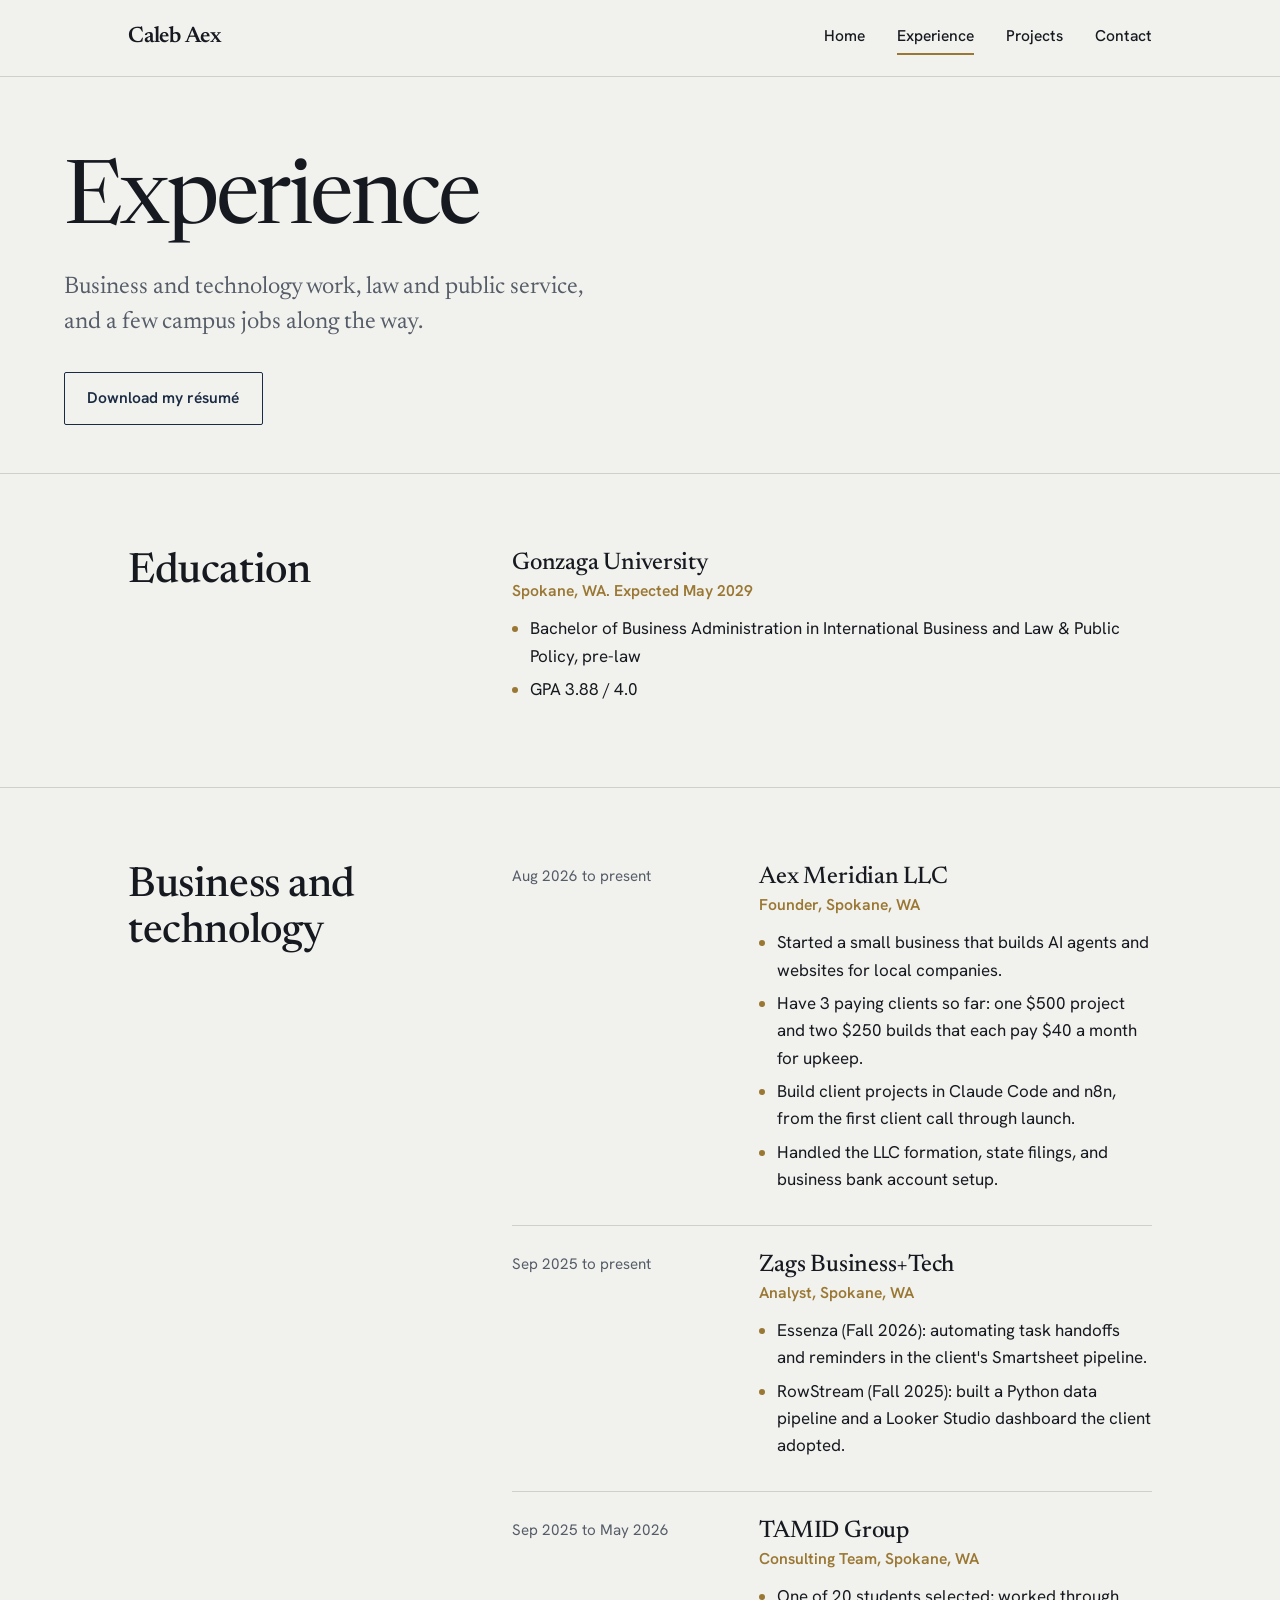
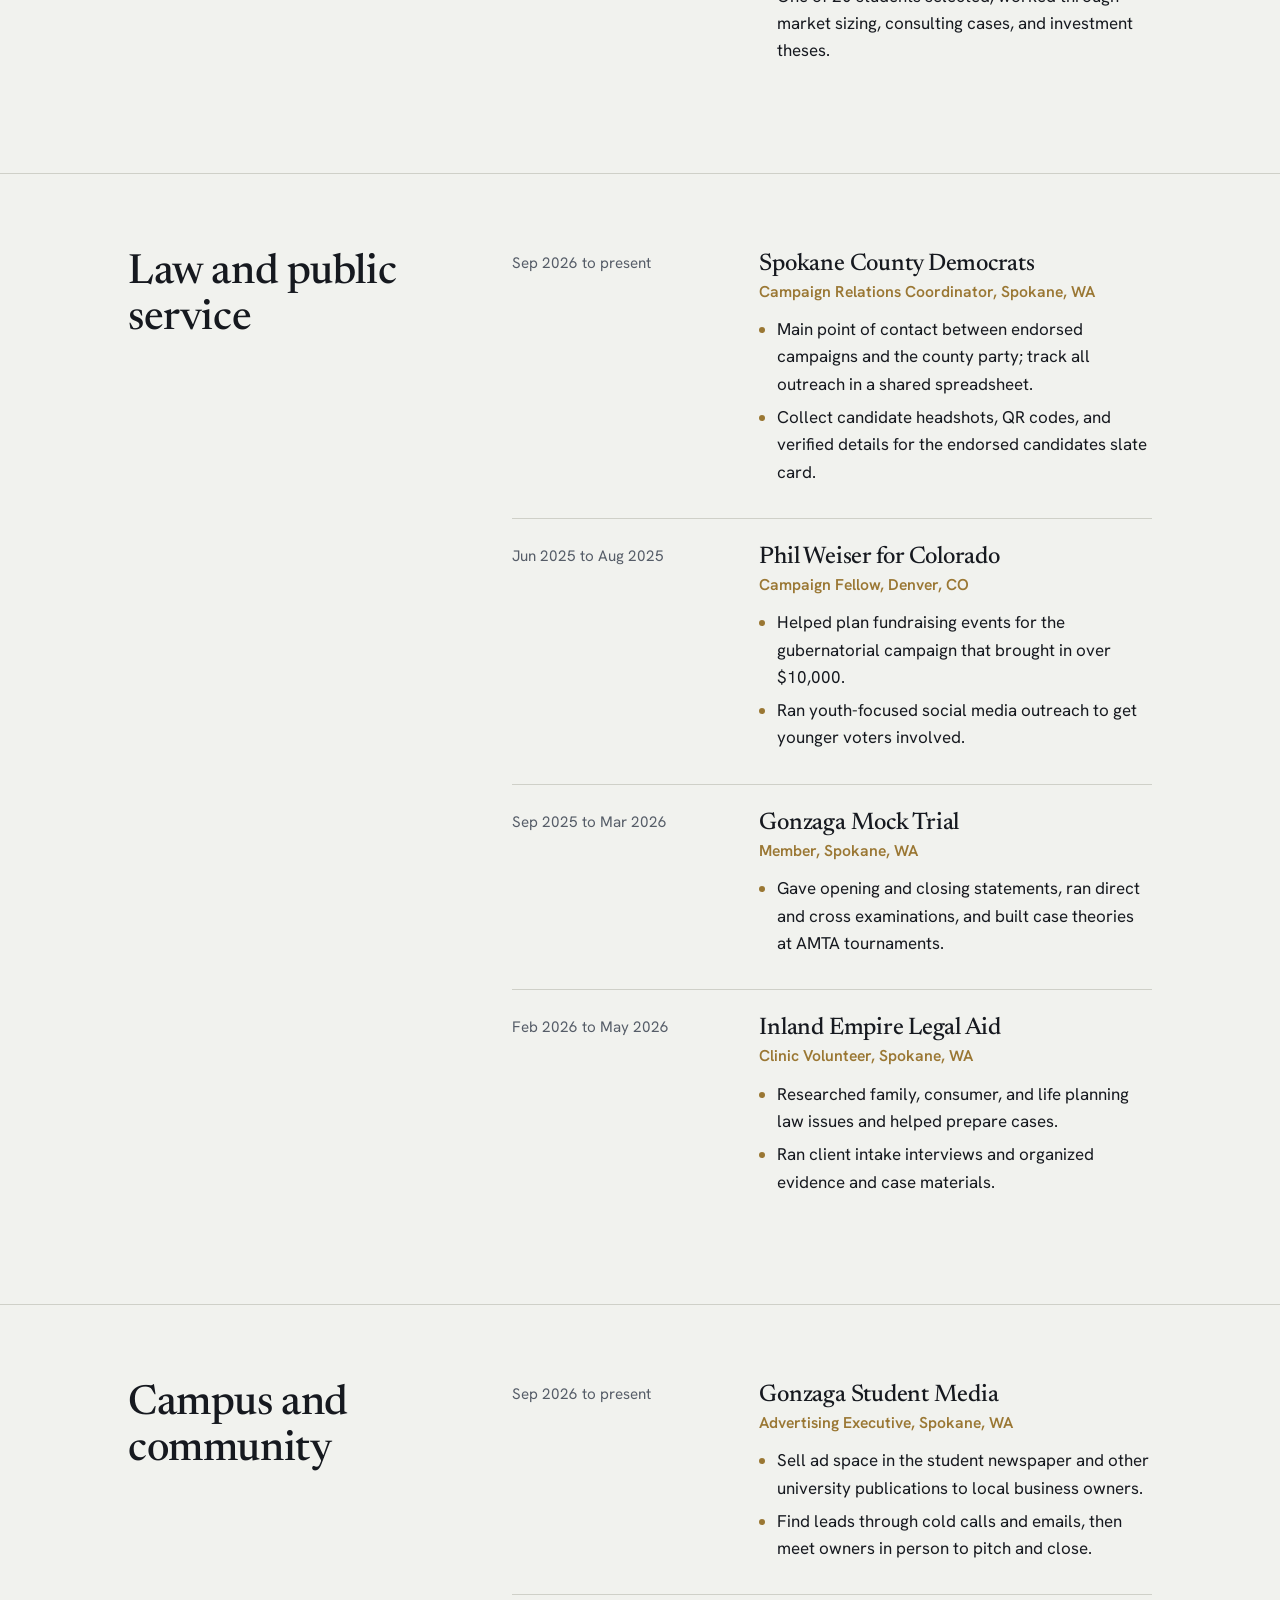
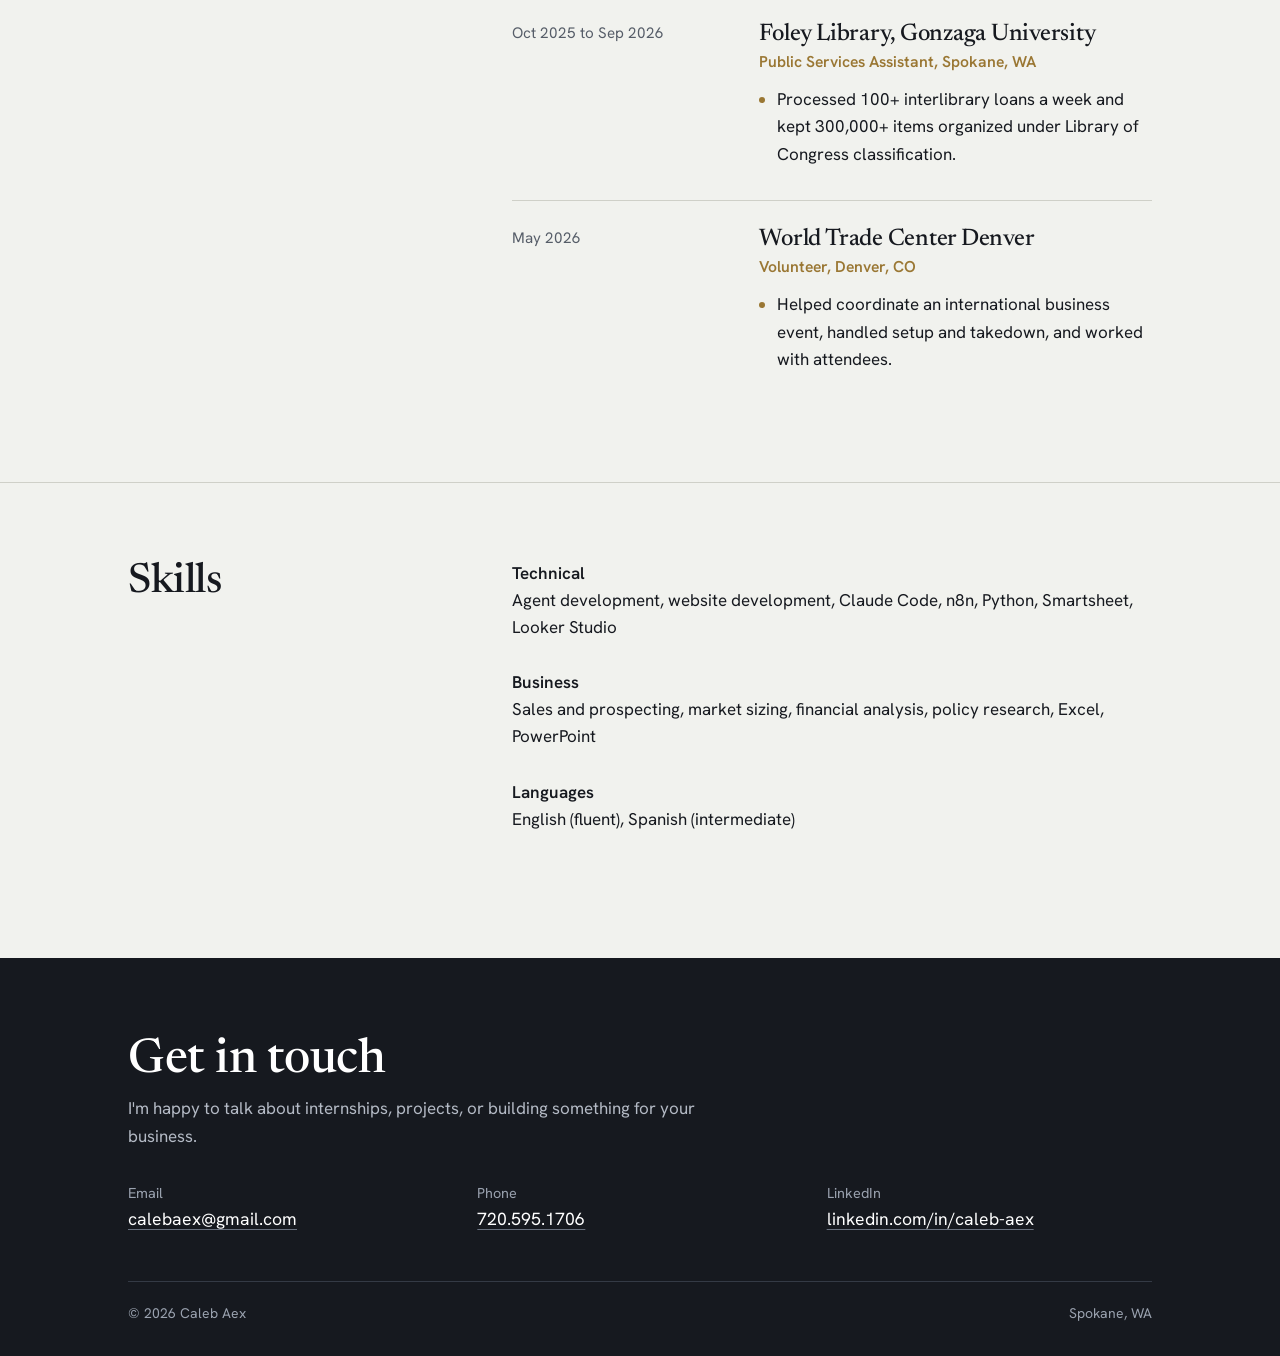
==== experience.html @ 6fcd6030 "Initial Commit" ====
<!doctype html>
<html lang="en">
<head>
  <meta charset="utf-8">
  <meta name="viewport" content="width=device-width, initial-scale=1">
  <title>Experience | Caleb Aex</title>
  <meta name="description" content="Caleb Aex's work in business and technology, law and public service, and campus roles.">
  <link rel="preconnect" href="https://fonts.googleapis.com">
  <link rel="preconnect" href="https://fonts.gstatic.com" crossorigin>
  <link href="https://fonts.googleapis.com/css2?family=Hanken+Grotesk:wght@400;500;600&family=Newsreader:opsz,wght@6..72,400;6..72,500;6..72,600&display=swap" rel="stylesheet">
  <link rel="stylesheet" href="styles.css">
</head>
<body>
  <header class="site-header">
    <div class="wrap">
      <a class="wordmark" href="index.html">Caleb Aex</a>
      <nav class="site-nav" aria-label="Main">
        <a href="index.html">Home</a>
        <a href="experience.html" aria-current="page">Experience</a>
        <a href="projects.html">Projects</a>
        <a href="#contact">Contact</a>
      </nav>
    </div>
  </header>

  <main>
    <div class="wrap page-head">
      <h1>Experience</h1>
      <p>Business and technology work, law and public service, and a few campus jobs along the way.</p>
      <div class="btn-row"><a class="btn quiet" href="files/Caleb_Aex_Resume.docx" download>Download my résumé</a></div>
    </div>

    <section class="section">
      <div class="wrap split">
        <h2>Education</h2>
        <div>
          <div class="entry" style="padding:0;border:0;grid-template-columns:1fr">
            <div>
              <h3>Gonzaga University</h3>
              <p class="role">Spokane, WA. Expected May 2029</p>
              <ul>
                <li>Bachelor of Business Administration in International Business and Law &amp; Public Policy, pre-law</li>
                <li>GPA 3.88 / 4.0</li>
              </ul>
            </div>
          </div>
        </div>
      </div>
    </section>

    <section class="section">
      <div class="wrap split">
        <h2>Business and technology</h2>
        <div>
          <article class="entry">
            <div class="when">Aug 2026 to present</div>
            <div>
              <h3>Aex Meridian LLC</h3>
              <p class="role">Founder, Spokane, WA</p>
              <ul>
                <li>Started a small business that builds AI agents and websites for local companies.</li>
                <li>Have 3 paying clients so far: one $500 project and two $250 builds that each pay $40 a month for upkeep.</li>
                <li>Build client projects in Claude Code and n8n, from the first client call through launch.</li>
                <li>Handled the LLC formation, state filings, and business bank account setup.</li>
              </ul>
            </div>
          </article>
          <article class="entry">
            <div class="when">Sep 2025 to present</div>
            <div>
              <h3>Zags Business+Tech</h3>
              <p class="role">Analyst, Spokane, WA</p>
              <ul>
                <li>Essenza (Fall 2026): automating task handoffs and reminders in the client's Smartsheet pipeline.</li>
                <li>RowStream (Fall 2025): built a Python data pipeline and a Looker Studio dashboard the client adopted.</li>
              </ul>
            </div>
          </article>
          <article class="entry">
            <div class="when">Sep 2025 to May 2026</div>
            <div>
              <h3>TAMID Group</h3>
              <p class="role">Consulting Team, Spokane, WA</p>
              <ul>
                <li>One of 20 students selected; worked through market sizing, consulting cases, and investment theses.</li>
              </ul>
            </div>
          </article>
        </div>
      </div>
    </section>

    <section class="section">
      <div class="wrap split">
        <h2>Law and public service</h2>
        <div>
          <article class="entry">
            <div class="when">Sep 2026 to present</div>
            <div>
              <h3>Spokane County Democrats</h3>
              <p class="role">Campaign Relations Coordinator, Spokane, WA</p>
              <ul>
                <li>Main point of contact between endorsed campaigns and the county party; track all outreach in a shared spreadsheet.</li>
                <li>Collect candidate headshots, QR codes, and verified details for the endorsed candidates slate card.</li>
              </ul>
            </div>
          </article>
          <article class="entry">
            <div class="when">Jun 2025 to Aug 2025</div>
            <div>
              <h3>Phil Weiser for Colorado</h3>
              <p class="role">Campaign Fellow, Denver, CO</p>
              <ul>
                <li>Helped plan fundraising events for the gubernatorial campaign that brought in over $10,000.</li>
                <li>Ran youth-focused social media outreach to get younger voters involved.</li>
              </ul>
            </div>
          </article>
          <article class="entry">
            <div class="when">Sep 2025 to Mar 2026</div>
            <div>
              <h3>Gonzaga Mock Trial</h3>
              <p class="role">Member, Spokane, WA</p>
              <ul>
                <li>Gave opening and closing statements, ran direct and cross examinations, and built case theories at AMTA tournaments.</li>
              </ul>
            </div>
          </article>
          <article class="entry">
            <div class="when">Feb 2026 to May 2026</div>
            <div>
              <h3>Inland Empire Legal Aid</h3>
              <p class="role">Clinic Volunteer, Spokane, WA</p>
              <ul>
                <li>Researched family, consumer, and life planning law issues and helped prepare cases.</li>
                <li>Ran client intake interviews and organized evidence and case materials.</li>
              </ul>
            </div>
          </article>
        </div>
      </div>
    </section>

    <section class="section">
      <div class="wrap split">
        <h2>Campus and community</h2>
        <div>
          <article class="entry">
            <div class="when">Sep 2026 to present</div>
            <div>
              <h3>Gonzaga Student Media</h3>
              <p class="role">Advertising Executive, Spokane, WA</p>
              <ul>
                <li>Sell ad space in the student newspaper and other university publications to local business owners.</li>
                <li>Find leads through cold calls and emails, then meet owners in person to pitch and close.</li>
              </ul>
            </div>
          </article>
          <article class="entry">
            <div class="when">Oct 2025 to Sep 2026</div>
            <div>
              <h3>Foley Library, Gonzaga University</h3>
              <p class="role">Public Services Assistant, Spokane, WA</p>
              <ul>
                <li>Processed 100+ interlibrary loans a week and kept 300,000+ items organized under Library of Congress classification.</li>
              </ul>
            </div>
          </article>
          <article class="entry">
            <div class="when">May 2026</div>
            <div>
              <h3>World Trade Center Denver</h3>
              <p class="role">Volunteer, Denver, CO</p>
              <ul>
                <li>Helped coordinate an international business event, handled setup and takedown, and worked with attendees.</li>
              </ul>
            </div>
          </article>
        </div>
      </div>
    </section>

    <section class="section">
      <div class="wrap split">
        <h2>Skills</h2>
        <dl class="skills" style="grid-template-columns:1fr">
          <div><dt>Technical</dt><dd>Agent development, website development, Claude Code, n8n, Python, Smartsheet, Looker Studio</dd></div>
          <div><dt>Business</dt><dd>Sales and prospecting, market sizing, financial analysis, policy research, Excel, PowerPoint</dd></div>
          <div><dt>Languages</dt><dd>English (fluent), Spanish (intermediate)</dd></div>
        </dl>
      </div>
    </section>
  </main>

  <footer class="site-footer" id="contact">
    <div class="wrap">
      <h2>Get in touch</h2>
      <p>I'm happy to talk about internships, projects, or building something for your business.</p>
      <ul class="contact-list">
        <li><span>Email</span><a href="mailto:calebaex@gmail.com">calebaex@gmail.com</a></li>
        <li><span>Phone</span><a href="tel:+17205951706">720.595.1706</a></li>
        <li><span>LinkedIn</span><a href="https://www.linkedin.com/in/caleb-aex-5508bb357" rel="noopener">linkedin.com/in/caleb-aex</a></li>
      </ul>
      <div class="fine"><span>&copy; 2026 Caleb Aex</span><span>Spokane, WA</span></div>
    </div>
  </footer>
</body>
</html>
---- styles.css ----
:root {
  --paper: #f1f2ee;
  --paper-deep: #e6e7e0;
  --ink: #16191f;
  --muted: #565d68;
  --navy: #1b2b44;
  --brass: #9a7733;
  --rule: #cfd0c8;
  --serif: "Newsreader", Georgia, "Times New Roman", serif;
  --sans: "Hanken Grotesk", system-ui, -apple-system, "Segoe UI", sans-serif;
  --gutter: clamp(1.25rem, 5vw, 4rem);
  --max: 72rem;
}

*, *::before, *::after { box-sizing: border-box; }
html { -webkit-text-size-adjust: 100%; }
body {
  margin: 0;
  background: var(--paper);
  color: var(--ink);
  font-family: var(--sans);
  font-size: 1.0625rem;
  line-height: 1.6;
}
img { display: block; max-width: 100%; }
a { color: var(--navy); text-underline-offset: 0.2em; text-decoration-thickness: 1px; }
a:hover { color: var(--brass); }
:focus-visible { outline: 3px solid var(--brass); outline-offset: 3px; border-radius: 2px; }

h1, h2, h3 { font-family: var(--serif); font-weight: 500; line-height: 1.1; margin: 0; letter-spacing: -0.01em; }
p { margin: 0 0 1em; max-width: 62ch; }

.wrap { max-width: var(--max); margin: 0 auto; padding: 0 var(--gutter); }

/* Header */
.site-header { border-bottom: 1px solid var(--rule); }
.site-header .wrap { display: flex; align-items: center; justify-content: space-between; gap: 1rem; padding-top: 1.25rem; padding-bottom: 1.25rem; }
.wordmark { font-family: var(--serif); font-size: 1.4rem; font-weight: 600; color: var(--ink); text-decoration: none; letter-spacing: -0.01em; }
.wordmark:hover { color: var(--ink); }
.site-nav { display: flex; gap: clamp(1rem, 3vw, 2rem); font-weight: 500; font-size: 0.975rem; }
.site-nav a { color: var(--ink); text-decoration: none; padding: 0.25rem 0; border-bottom: 2px solid transparent; }
.site-nav a:hover { border-bottom-color: var(--rule); color: var(--ink); }
.site-nav a[aria-current="page"] { border-bottom-color: var(--brass); }

/* Buttons */
.btn {
  display: inline-block; padding: 0.8rem 1.4rem; background: var(--navy); color: #fff;
  text-decoration: none; font-weight: 600; font-size: 0.975rem; border-radius: 2px;
  border: 1px solid var(--navy); transition: background 0.15s, color 0.15s;
}
.btn:hover { background: var(--ink); color: #fff; }
.btn.quiet { background: transparent; color: var(--navy); }
.btn.quiet:hover { background: var(--navy); color: #fff; }
.btn-row { display: flex; flex-wrap: wrap; gap: 0.75rem; margin-top: 2rem; }

/* Home hero */
.hero { padding: clamp(2.5rem, 6vw, 5rem) 0 clamp(3rem, 7vw, 6rem); }
.hero .wrap { display: grid; grid-template-columns: minmax(0, 7fr) minmax(0, 5fr); gap: clamp(2rem, 5vw, 5rem); align-items: end; }
.hero h1 { font-size: clamp(3.75rem, 11vw, 9rem); font-weight: 400; line-height: 0.92; letter-spacing: -0.035em; margin-bottom: 2rem; }
.hero .lede { font-family: var(--serif); font-size: clamp(1.35rem, 2.4vw, 1.75rem); line-height: 1.4; max-width: 30ch; }
.portrait { position: relative; margin: 0; }
.portrait::before { content: ""; position: absolute; inset: 1.25rem -1.25rem -1.25rem 1.25rem; background: var(--navy); z-index: 0; }
.portrait img { position: relative; z-index: 1; width: 100%; aspect-ratio: 4 / 5; object-fit: cover; object-position: 50% 18%; }
.portrait figcaption { position: relative; z-index: 1; margin-top: 0.6rem; font-size: 0.85rem; color: var(--muted); }

/* Sections */
.section { padding: clamp(3rem, 6vw, 5rem) 0; border-top: 1px solid var(--rule); }
.section h2 { font-size: clamp(1.9rem, 3.5vw, 2.6rem); margin-bottom: 1.5rem; }
.split { display: grid; grid-template-columns: minmax(0, 4fr) minmax(0, 8fr); gap: clamp(1.5rem, 5vw, 5rem); }
.split > h2 { margin-bottom: 0; }

.facts { display: grid; grid-template-columns: repeat(3, minmax(0, 1fr)); gap: 2rem; margin: 0; }
.facts dt { font-family: var(--serif); font-size: 1.35rem; margin-bottom: 0.4rem; }
.facts dd { margin: 0; color: var(--muted); font-size: 0.98rem; }

.prose p { font-family: var(--serif); font-size: 1.25rem; line-height: 1.6; max-width: 58ch; }

/* Link rows on home */
.paths { list-style: none; margin: 0; padding: 0; border-top: 1px solid var(--ink); }
.paths a { display: grid; grid-template-columns: minmax(0, 4fr) minmax(0, 8fr); gap: 1.5rem; padding: 1.5rem 0; border-bottom: 1px solid var(--rule); text-decoration: none; color: var(--ink); align-items: baseline; transition: background 0.15s, padding 0.15s; }
.paths a:hover { background: var(--paper-deep); padding-left: 1rem; padding-right: 1rem; color: var(--ink); }
.paths .name { font-family: var(--serif); font-size: clamp(1.6rem, 3vw, 2.2rem); }
.paths .desc { color: var(--muted); }

/* Page titles */
.page-head { padding: clamp(2.5rem, 6vw, 5rem) 0 clamp(2rem, 4vw, 3rem); }
.page-head h1 { font-size: clamp(2.75rem, 7vw, 5.5rem); font-weight: 400; letter-spacing: -0.03em; margin-bottom: 1.25rem; }
.page-head p { font-family: var(--serif); font-size: clamp(1.2rem, 2vw, 1.5rem); line-height: 1.45; color: var(--muted); max-width: 40ch; }

/* Experience ledger */
.entry { display: grid; grid-template-columns: minmax(0, 4fr) minmax(0, 8fr); gap: clamp(1rem, 4vw, 4rem); padding: 1.6rem 0; border-top: 1px solid var(--rule); }
.entry:first-of-type { border-top: 0; padding-top: 0; }
.entry .when { color: var(--muted); font-size: 0.95rem; font-variant-numeric: tabular-nums; }
.entry h3 { font-size: 1.5rem; margin-bottom: 0.1rem; }
.entry .role { color: var(--brass); font-weight: 600; font-size: 0.98rem; margin-bottom: 0.75rem; }
.entry ul { margin: 0; padding-left: 1.1rem; max-width: 62ch; }
.entry li { margin-bottom: 0.4rem; }
.entry li::marker { color: var(--brass); }

.skills { margin: 0; display: grid; grid-template-columns: minmax(0, 4fr) minmax(0, 8fr); gap: 0.75rem clamp(1rem, 4vw, 4rem); }
.skills dt { font-weight: 600; }
.skills dd { margin: 0 0 1rem; }

/* Projects */
.project { background: var(--navy); color: #eef0f3; padding: clamp(2rem, 5vw, 3.5rem); margin-bottom: 2rem; }
.project h2 { font-size: clamp(2rem, 4vw, 3rem); margin-bottom: 1rem; color: #fff; }
.project p { color: #d3d9e2; }
.project ul { padding-left: 1.1rem; margin: 0 0 1.5rem; max-width: 60ch; color: #d3d9e2; }
.project li { margin-bottom: 0.4rem; }
.project li::marker { color: #c9a45c; }
.project .meta { color: #c9a45c; font-weight: 600; margin-bottom: 1.25rem; }
.project .btn { background: #fff; color: var(--navy); border-color: #fff; }
.project .btn:hover { background: #c9a45c; border-color: #c9a45c; color: var(--ink); }
.project.light { background: transparent; color: var(--ink); border: 1px solid var(--rule); }
.project.light h2 { color: var(--ink); }
.project.light p, .project.light ul { color: var(--ink); }
.project.light .meta { color: var(--brass); }
.project.light li::marker { color: var(--brass); }

.client-work { display: grid; grid-template-columns: repeat(2, minmax(0, 1fr)); gap: 2rem; }
.client-work h3 { font-size: 1.5rem; margin-bottom: 0.25rem; }
.client-work .when { color: var(--brass); font-weight: 600; font-size: 0.95rem; margin-bottom: 0.6rem; }

/* Footer / contact */
.site-footer { background: var(--ink); color: #dfe2e7; padding: clamp(3rem, 6vw, 5rem) 0 2rem; margin-top: 2rem; }
.site-footer a { color: #fff; text-decoration-color: #6a7280; }
.site-footer a:hover { color: #c9a45c; }
.site-footer h2 { font-size: clamp(2rem, 4vw, 3rem); color: #fff; margin-bottom: 0.5rem; }
.site-footer .wrap > p { color: #b4bac5; }
.contact-list { list-style: none; padding: 0; margin: 2rem 0 0; display: grid; grid-template-columns: repeat(3, minmax(0, 1fr)); gap: 1.5rem; }
.contact-list span { display: block; color: #9aa2af; font-size: 0.9rem; }
.contact-list a { font-size: 1.1rem; word-break: break-word; }
.fine { margin-top: 3rem; padding-top: 1.25rem; border-top: 1px solid #343a45; font-size: 0.875rem; color: #9aa2af; display: flex; flex-wrap: wrap; gap: 0.5rem 1.5rem; justify-content: space-between; }

/* One entrance for the home hero only */
@media (prefers-reduced-motion: no-preference) {
  .hero .portrait { animation: settle 0.9s ease-out both; }
  @keyframes settle { from { opacity: 0; transform: translateY(14px); } to { opacity: 1; transform: none; } }
}

@media (max-width: 52rem) {
  .hero .wrap, .split, .entry, .skills, .paths a { grid-template-columns: 1fr; }
  .hero .wrap { align-items: start; }
  .portrait { max-width: 26rem; margin-right: 1.25rem; }
  .facts, .contact-list, .client-work { grid-template-columns: 1fr; }
  .entry { gap: 0.4rem; }
  .paths a { gap: 0.25rem; }
  .skills dd { margin-bottom: 0.75rem; }
}
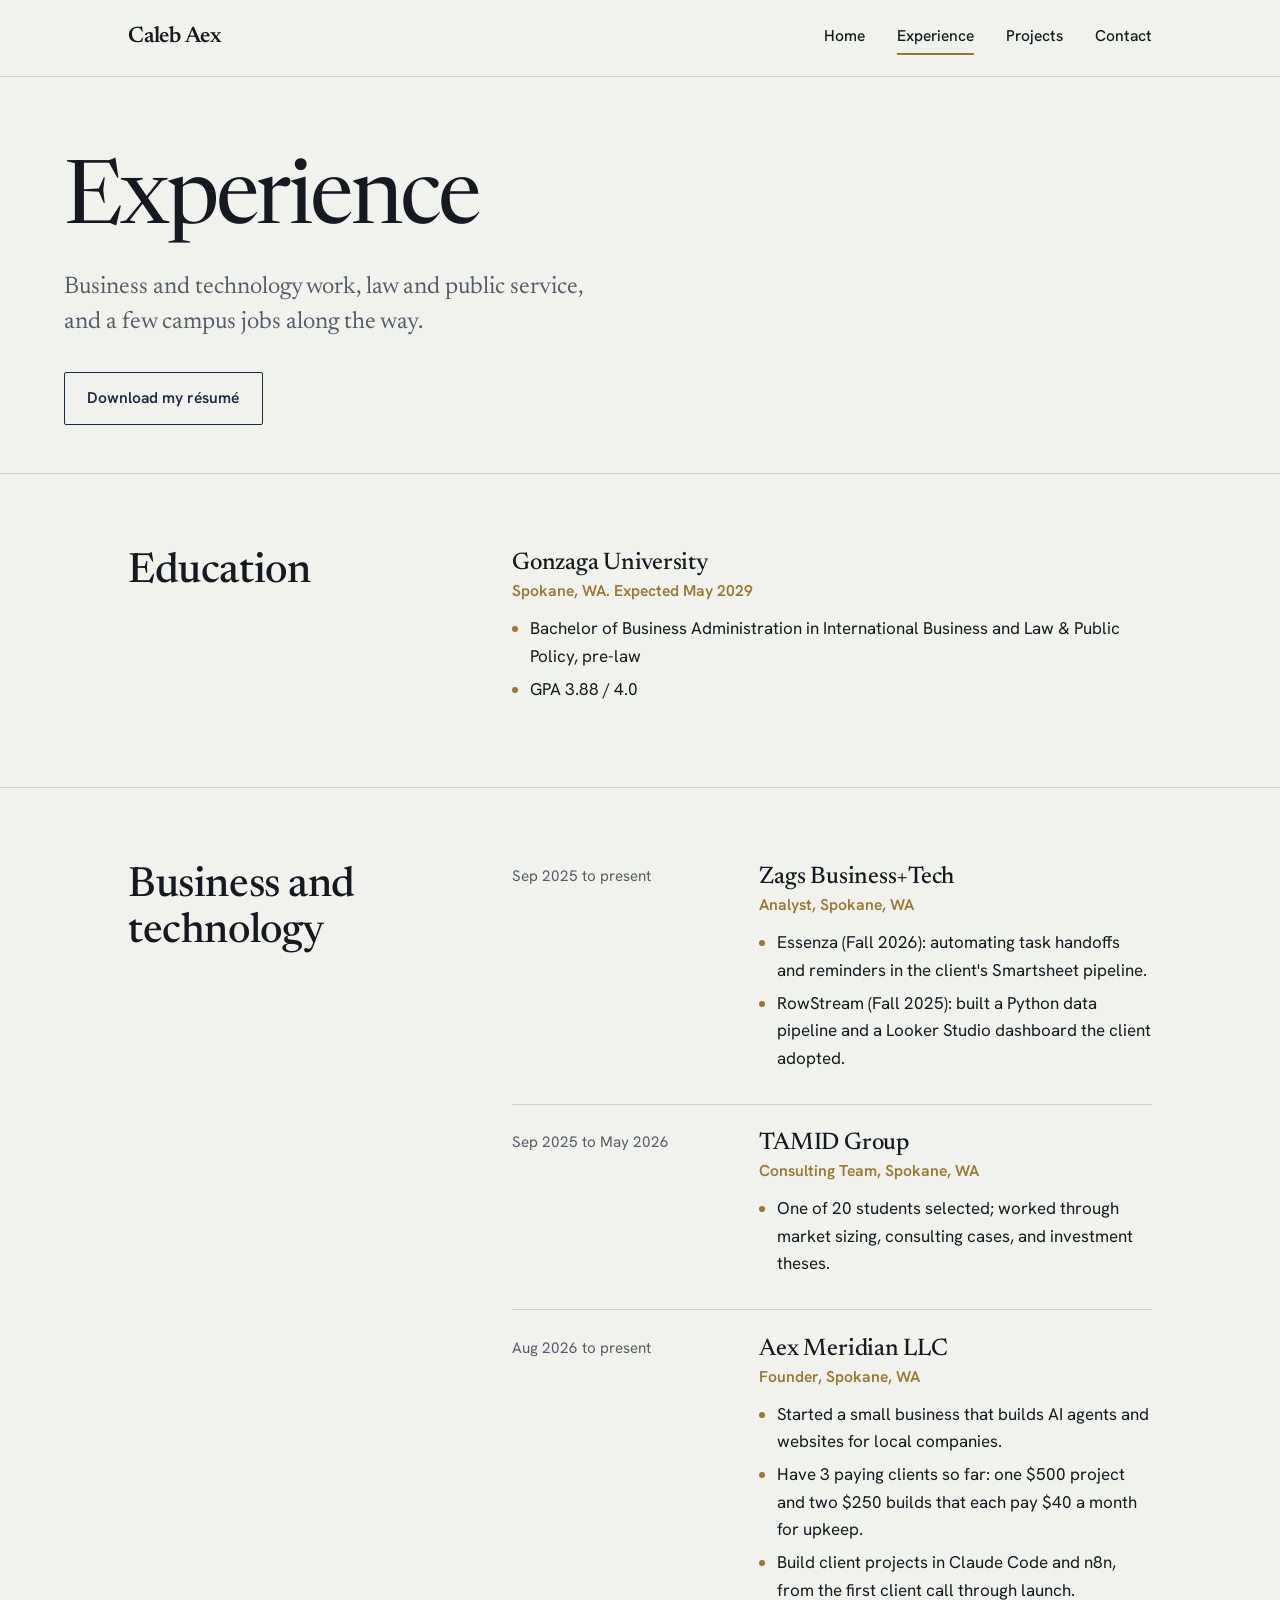
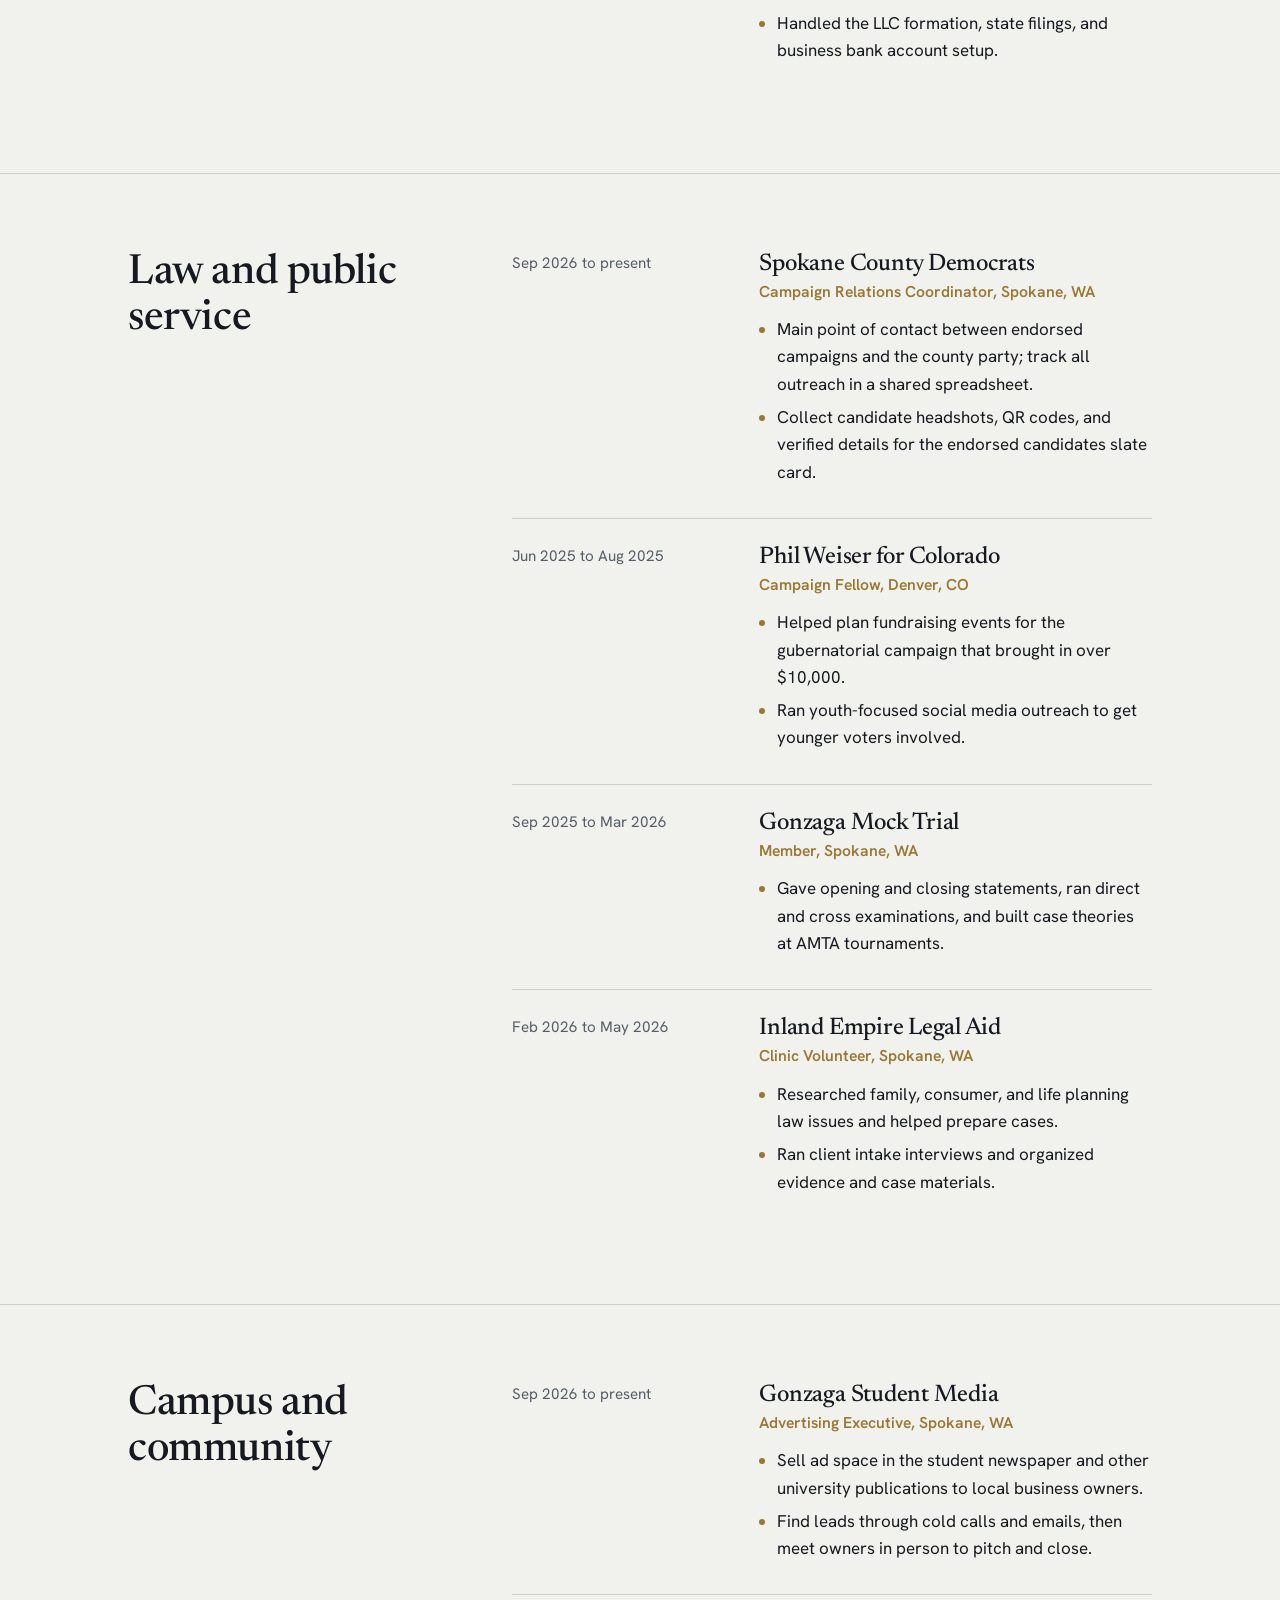
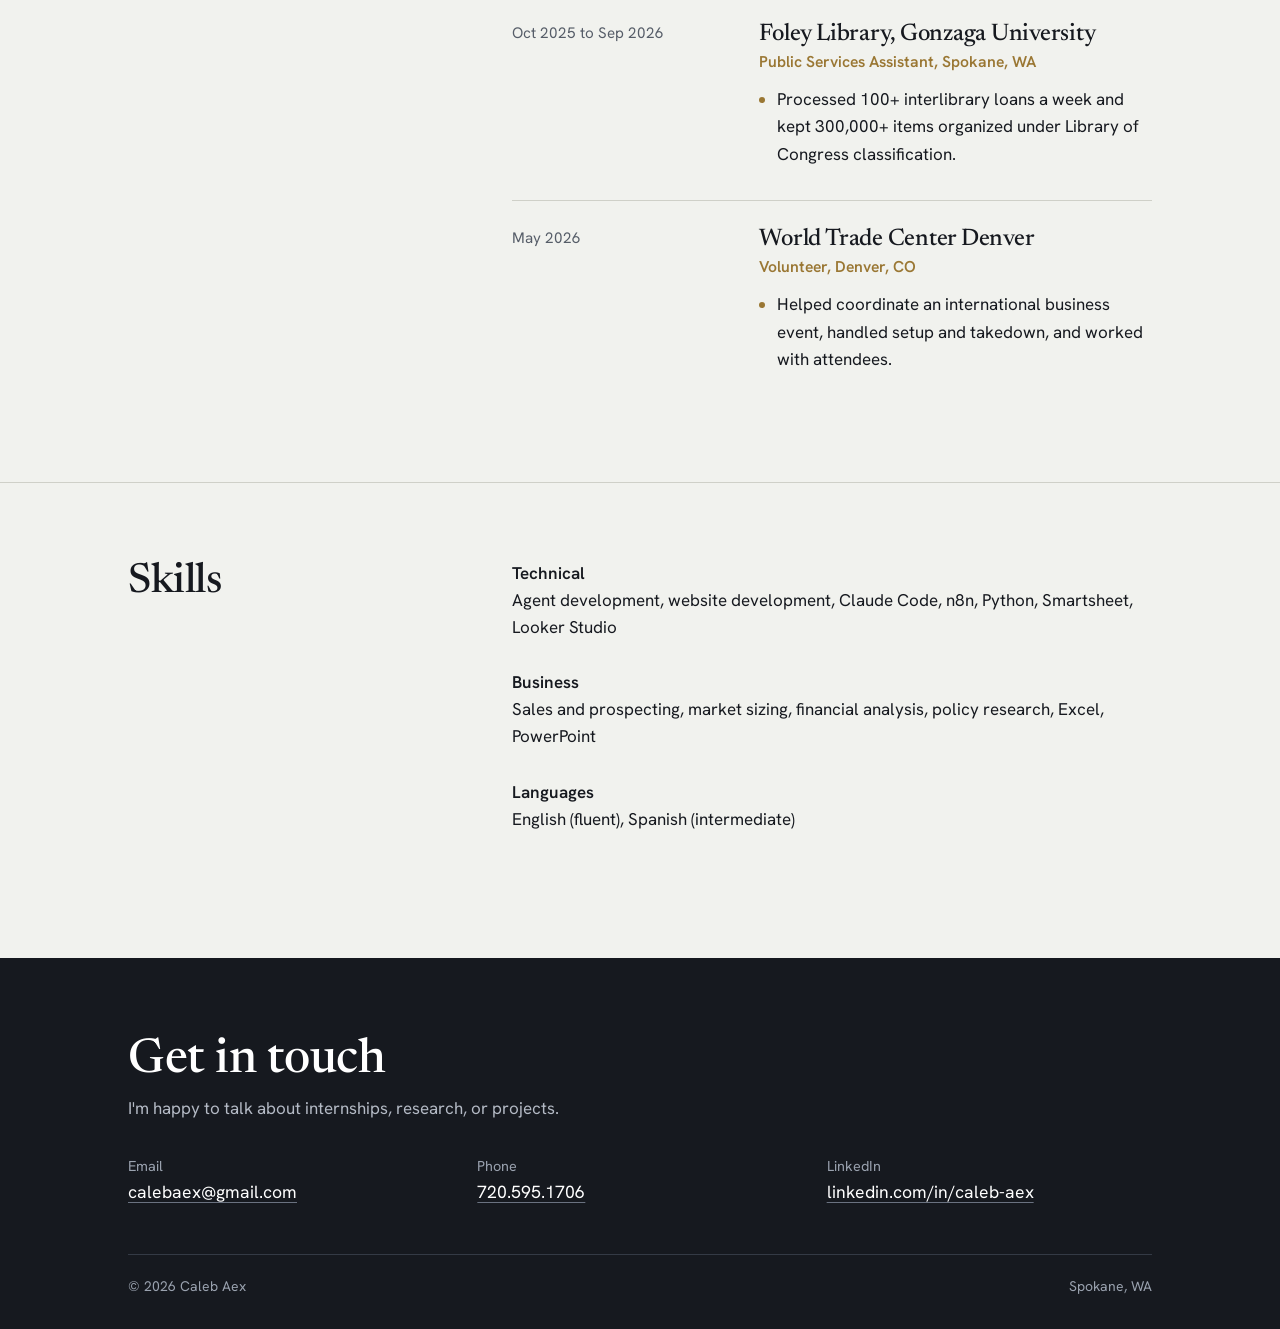
==== commit a1d351b2: "Add three-page personal website Home, experience, and projects pages with shared styles, portrait ph" ====
--- a/experience.html
+++ b/experience.html
@@ -53,6 +53,27 @@
         <h2>Business and technology</h2>
         <div>
           <article class="entry">
+            <div class="when">Sep 2025 to present</div>
+            <div>
+              <h3>Zags Business+Tech</h3>
+              <p class="role">Analyst, Spokane, WA</p>
+              <ul>
+                <li>Essenza (Fall 2026): automating task handoffs and reminders in the client's Smartsheet pipeline.</li>
+                <li>RowStream (Fall 2025): built a Python data pipeline and a Looker Studio dashboard the client adopted.</li>
+              </ul>
+            </div>
+          </article>
+          <article class="entry">
+            <div class="when">Sep 2025 to May 2026</div>
+            <div>
+              <h3>TAMID Group</h3>
+              <p class="role">Consulting Team, Spokane, WA</p>
+              <ul>
+                <li>One of 20 students selected; worked through market sizing, consulting cases, and investment theses.</li>
+              </ul>
+            </div>
+          </article>
+          <article class="entry">
             <div class="when">Aug 2026 to present</div>
             <div>
               <h3>Aex Meridian LLC</h3>
@@ -62,27 +83,6 @@
                 <li>Have 3 paying clients so far: one $500 project and two $250 builds that each pay $40 a month for upkeep.</li>
                 <li>Build client projects in Claude Code and n8n, from the first client call through launch.</li>
                 <li>Handled the LLC formation, state filings, and business bank account setup.</li>
-              </ul>
-            </div>
-          </article>
-          <article class="entry">
-            <div class="when">Sep 2025 to present</div>
-            <div>
-              <h3>Zags Business+Tech</h3>
-              <p class="role">Analyst, Spokane, WA</p>
-              <ul>
-                <li>Essenza (Fall 2026): automating task handoffs and reminders in the client's Smartsheet pipeline.</li>
-                <li>RowStream (Fall 2025): built a Python data pipeline and a Looker Studio dashboard the client adopted.</li>
-              </ul>
-            </div>
-          </article>
-          <article class="entry">
-            <div class="when">Sep 2025 to May 2026</div>
-            <div>
-              <h3>TAMID Group</h3>
-              <p class="role">Consulting Team, Spokane, WA</p>
-              <ul>
-                <li>One of 20 students selected; worked through market sizing, consulting cases, and investment theses.</li>
               </ul>
             </div>
           </article>
@@ -195,7 +195,7 @@
   <footer class="site-footer" id="contact">
     <div class="wrap">
       <h2>Get in touch</h2>
-      <p>I'm happy to talk about internships, projects, or building something for your business.</p>
+      <p>I'm happy to talk about internships, research, or projects.</p>
       <ul class="contact-list">
         <li><span>Email</span><a href="mailto:calebaex@gmail.com">calebaex@gmail.com</a></li>
         <li><span>Phone</span><a href="tel:+17205951706">720.595.1706</a></li>
